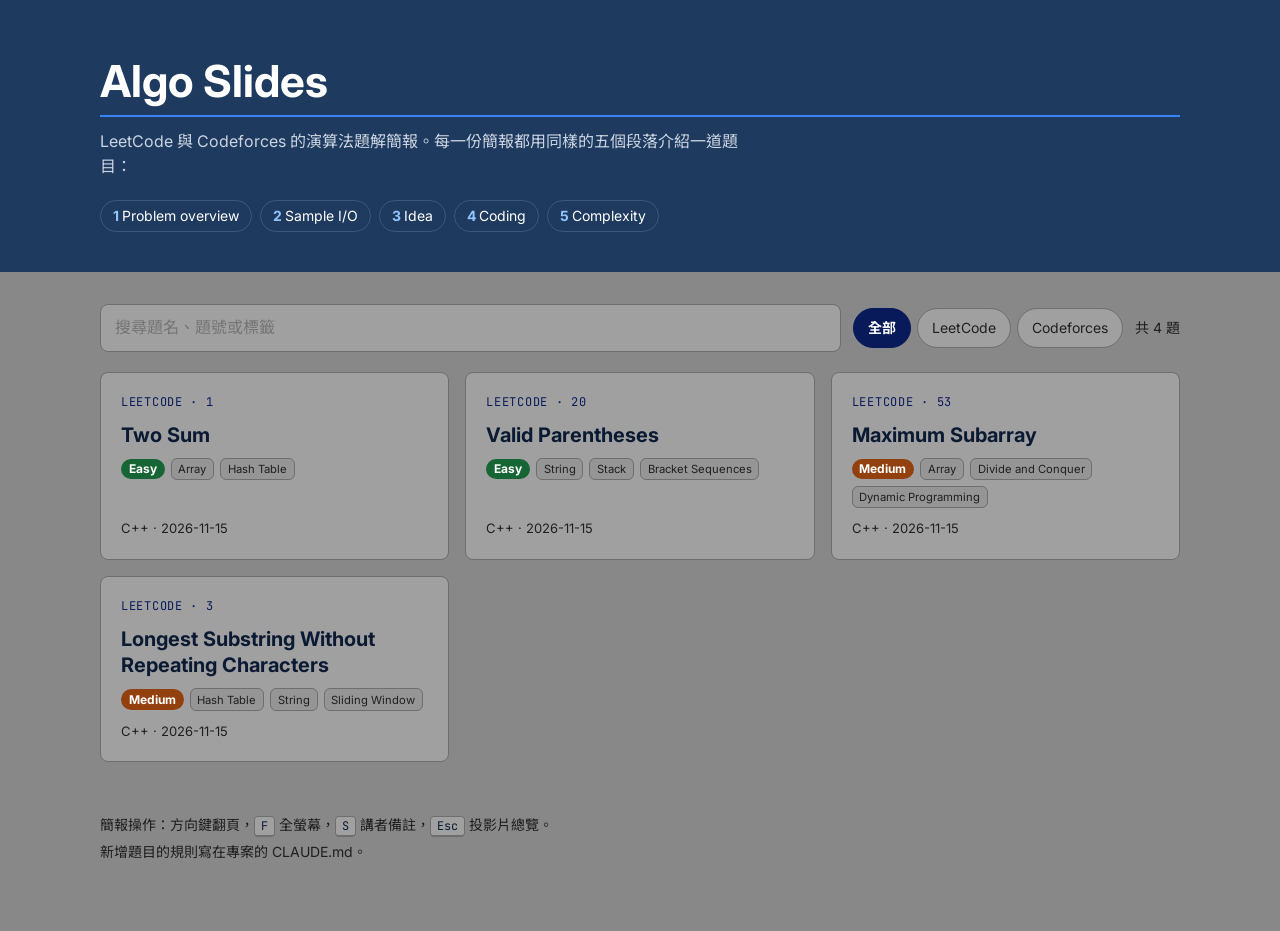
==== index.html @ 842376a7 "Algo Slides：演算法題解簡報網站與 CLAUDE.md - CLAUDE.md：專案目的、檔案結構、命名規則、五段式簡報結構、公式與視覺規則、新增題目流程與檢查清單 - 首頁與 4 題 Le" ====
<!doctype html>
<html lang="zh-Hant">
<head>
  <meta charset="utf-8">
  <meta name="viewport" content="width=device-width, initial-scale=1">
  <title>Algo Slides</title>
  <meta name="description" content="LeetCode 與 Codeforces 演算法題解簡報">
  <link rel="preconnect" href="https://fonts.googleapis.com">
  <link rel="preconnect" href="https://fonts.gstatic.com" crossorigin>
  <link rel="stylesheet" href="https://fonts.googleapis.com/css2?family=Inter:wght@400;600;700&family=JetBrains+Mono:wght@400;700&family=Noto+Sans+TC:wght@400;700&display=swap">
  <link rel="stylesheet" href="assets/style.css">
</head>
<body class="home">
  <div class="home-hero">
    <header class="home-header">
      <h1>Algo Slides</h1>
      <p class="subtitle">LeetCode 與 Codeforces 的演算法題解簡報。每一份簡報都用同樣的五個段落介紹一道題目：</p>
      <ol class="part-chips">
        <li>Problem overview</li>
        <li>Sample I/O</li>
        <li>Idea</li>
        <li>Coding</li>
        <li>Complexity</li>
      </ol>
    </header>
  </div>

  <main class="home-main">
    <div class="toolbar">
      <input id="search" type="search" placeholder="搜尋題名、題號或標籤" aria-label="搜尋題目">
      <div class="filter-group" role="group" aria-label="依平台篩選">
        <button type="button" data-platform="all" aria-pressed="true">全部</button>
        <button type="button" data-platform="LeetCode" aria-pressed="false">LeetCode</button>
        <button type="button" data-platform="Codeforces" aria-pressed="false">Codeforces</button>
      </div>
      <p id="count" class="count" aria-live="polite"></p>
    </div>

    <ul id="problem-grid" class="problem-grid"></ul>
    <p id="empty" class="empty" hidden></p>
  </main>

  <footer class="home-footer">
    <p>簡報操作：方向鍵翻頁，<kbd>F</kbd> 全螢幕，<kbd>S</kbd> 講者備註，<kbd>Esc</kbd> 投影片總覽。</p>
    <p>新增題目的規則寫在專案的 CLAUDE.md。</p>
  </footer>

  <script src="problems.js"></script>
  <script src="assets/home.js"></script>
</body>
</html>
---- assets/style.css ----
/* ==========================================================================
   Algo Slides 共用樣式（規則見 CLAUDE.md 第 7 節）
   1. 設計變數：全站的顏色與字型只能在這裡定義
   2. 共用元件：難度徽章、標籤
   3. 首頁（body.home）
   4. 簡報內容（.reveal）
   5. 簡報外層：段落導覽列、結構警告
   ========================================================================== */

/* ---------- 1. 設計變數 ---------- */
:root {
  color-scheme: light;

  /* 底色與文字：中灰 #888888。中灰底上只有接近黑色的字夠清楚，所以文字一律用深色 */
  --bg: #888888;
  --surface: #a0a0a0;
  --surface-2: #959595;
  --border: #6e6e6e;
  --text: #0f0f0f;
  --text-strong: #0a1a33;
  --text-muted: #1f1f1f;

  /* 主色：深藍（中灰底上，亮藍色的字會看不清楚） */
  --accent: #081a5a;
  --accent-hover: #000c33;
  --accent-on-navy: #3b82f6;
  --accent-bg: #9ca6b8;
  --accent-border: #6d7a92;

  /* 深藍：分隔頁、表格標題列、首頁頂部 */
  --navy: #1e3a5f;
  --navy-border: #3b5779;
  --on-navy: #ffffff;
  --on-navy-soft: #cbd5e1;
  --on-navy-muted: #93c5fd;

  /* 綠：重點框 */
  --success: #0f4d25;
  --success-bg: #98ad9e;
  --success-text: #062712;

  /* 程式碼區塊 */
  --code-bg: #0f172a;

  /* 難度：當作徽章的底色，搭配白字 */
  --easy: #166534;
  --medium: #92400e;
  --hard: #b91c1c;

  /* 警告 */
  --danger: #b91c1c;
  --on-danger: #ffffff;

  /* 字型與圓角 */
  --font-body: "Inter", "Noto Sans TC", "Microsoft JhengHei", "PingFang TC", system-ui, sans-serif;
  --font-code: "JetBrains Mono", Consolas, "Courier New", monospace;
  --radius: 8px;

  /* reveal.js 主題變數：覆寫 white 主題。字級以 1280×720 的投影片為準 */
  --r-background-color: var(--bg);
  --r-main-font: var(--font-body);
  --r-main-font-size: 22px;
  --r-main-color: var(--text);
  --r-heading-font: var(--font-body);
  --r-heading-color: var(--text-strong);
  --r-heading-font-weight: 700;
  --r-heading-text-transform: none;
  --r-heading-letter-spacing: normal;
  --r-heading-line-height: 1.25;
  --r-heading1-size: 2.6em;
  --r-heading2-size: 1.55em;
  --r-heading3-size: 1.05em;
  --r-code-font: var(--font-code);
  --r-link-color: var(--accent);
  --r-link-color-hover: var(--accent-hover);
  --r-selection-background-color: var(--accent-border);
  --r-selection-color: var(--text-strong);
}

/* ---------- 2. 共用元件 ---------- */
/* 難度徽章：有色底配白字，不受頁面底色影響 */
.badge {
  display: inline-block;
  padding: 0.1em 0.65em;
  border-radius: 999px;
  background: var(--navy);
  color: var(--on-navy);
  font-size: 0.8em;
  font-weight: 700;
  line-height: 1.5;
}
.badge.easy { background: var(--easy); }
.badge.medium { background: var(--medium); }
.badge.hard { background: var(--hard); }
.badge.rating { background: var(--navy); }

.tag {
  display: inline-block;
  padding: 0.1em 0.6em;
  border: 1px solid var(--border);
  border-radius: 6px;
  background: var(--surface-2);
  color: var(--text-muted);
  font-size: 0.75em;
  line-height: 1.6;
}
.tag-list {
  display: inline-flex;
  flex-wrap: wrap;
  gap: 0.35em;
}

kbd {
  padding: 1px 6px;
  border: 1px solid var(--border);
  border-bottom-width: 2px;
  border-radius: 4px;
  background: var(--surface);
  color: var(--text-strong);
  font-family: var(--font-code);
  font-size: 0.85em;
}

/* ---------- 3. 首頁 ---------- */
body.home {
  margin: 0;
  min-height: 100vh;
  background: var(--bg);
  color: var(--text);
  font-family: var(--font-body);
  font-size: 16px;
  line-height: 1.6;
}
.home a { color: var(--accent); }
.home a:hover { color: var(--accent-hover); }

.home-header,
.home-main,
.home-footer {
  max-width: 1080px;
  margin: 0 auto;
  padding-left: 16px;
  padding-right: 16px;
}

/* 首頁頂部：深藍色橫幅，和簡報的分隔頁一致 */
.home-hero {
  margin-bottom: 32px;
  background: var(--navy);
}
.home-header {
  padding-top: 56px;
  padding-bottom: 40px;
}
.home-header h1 {
  margin: 0 0 12px;
  padding-bottom: 8px;
  border-bottom: 2px solid var(--accent-on-navy);
  color: var(--on-navy);
  font-size: clamp(32px, 6vw, 44px);
  line-height: 1.15;
}
.home-header .subtitle {
  max-width: 40em;
  margin: 0;
  color: var(--on-navy-soft);
}

.part-chips {
  display: flex;
  flex-wrap: wrap;
  gap: 8px;
  margin: 20px 0 0;
  padding: 0;
  list-style: none;
  counter-reset: part;
}
.part-chips li {
  counter-increment: part;
  padding: 4px 12px;
  border: 1px solid var(--navy-border);
  border-radius: 999px;
  color: var(--on-navy);
  font-size: 14px;
}
.part-chips li::before {
  content: counter(part) " ";
  color: var(--on-navy-muted);
  font-weight: 700;
}

.toolbar {
  display: flex;
  flex-wrap: wrap;
  align-items: center;
  gap: 12px;
  margin-bottom: 20px;
}
.toolbar input[type="search"] {
  flex: 1 1 240px;
  min-width: 0;
  padding: 10px 14px;
  border: 1px solid var(--border);
  border-radius: var(--radius);
  background: var(--surface);
  color: var(--text);
  font: inherit;
}
.toolbar input[type="search"]:focus {
  border-color: transparent;
  outline: 2px solid var(--accent);
  outline-offset: 1px;
}

.filter-group {
  display: flex;
  flex-wrap: wrap;
  gap: 6px;
}
.filter-group button {
  padding: 8px 14px;
  border: 1px solid var(--border);
  border-radius: 999px;
  background: var(--surface);
  color: var(--text-muted);
  font: inherit;
  font-size: 14px;
  cursor: pointer;
}
.filter-group button:hover {
  border-color: var(--text-muted);
  color: var(--text-strong);
}
.filter-group button[aria-pressed="true"] {
  border-color: var(--accent);
  background: var(--accent);
  color: var(--on-navy);
  font-weight: 700;
}

.count {
  margin: 0;
  color: var(--text-muted);
  font-size: 14px;
}

.problem-grid {
  display: grid;
  grid-template-columns: repeat(auto-fill, minmax(260px, 1fr));
  gap: 16px;
  margin: 0;
  padding: 0;
  list-style: none;
}
.problem-card a {
  display: flex;
  flex-direction: column;
  gap: 10px;
  box-sizing: border-box;
  height: 100%;
  padding: 20px;
  border: 1px solid var(--border);
  border-radius: var(--radius);
  background: var(--surface);
  color: inherit;
  text-decoration: none;
  transition: border-color 0.15s, transform 0.15s;
}
.problem-card a:hover,
.problem-card a:focus-visible {
  border-color: var(--accent);
  outline: none;
  color: inherit;
  transform: translateY(-2px);
}
.problem-card .eyebrow {
  margin: 0;
  color: var(--accent);
  font-family: var(--font-code);
  font-size: 12px;
  letter-spacing: 0.06em;
  text-transform: uppercase;
}
.problem-card h2 {
  margin: 0;
  color: var(--text-strong);
  font-size: 20px;
  line-height: 1.3;
}
.card-meta {
  display: flex;
  flex-wrap: wrap;
  align-items: center;
  gap: 6px;
  font-size: 15px;
}
.card-foot {
  margin: auto 0 0;
  color: var(--text-muted);
  font-size: 13px;
}

.empty {
  padding: 48px 16px;
  border: 1px dashed var(--border);
  border-radius: var(--radius);
  color: var(--text-muted);
  text-align: center;
}

.home-footer {
  padding-top: 48px;
  padding-bottom: 64px;
  color: var(--text-muted);
  font-size: 14px;
}
.home-footer p { margin: 4px 0; }

@media (prefers-reduced-motion: reduce) {
  .problem-card a { transition: none; }
  .problem-card a:hover { transform: none; }
}

/* ---------- 4. 簡報內容 ---------- */
/* 內容從左上開始排（不垂直置中），四周留固定邊距 */
.reveal .slides { text-align: left; }
.reveal .slides > section {
  box-sizing: border-box;
  padding: 36px 60px 52px;
}

/* 每頁標題：深藍字＋整條藍色底線 */
.reveal h2 {
  margin: 0 0 0.7em;
  padding-bottom: 0.3em;
  border-bottom: 2px solid var(--accent);
}
.reveal h3 { color: var(--text-strong); }

.reveal p,
.reveal li { line-height: 1.6; }
.reveal ul,
.reveal ol {
  display: block;
  margin-left: 1.2em;
}
.reveal li { margin: 0.35em 0; }
.reveal li::marker { color: var(--accent); }
.reveal ol > li::marker { font-weight: 700; }
.reveal strong { color: var(--text-strong); }
.reveal .muted { color: var(--text-muted); }
.reveal .lead {
  color: var(--text-strong);
  font-size: 1.15em;
}
.reveal :not(pre) > code {
  padding: 0.05em 0.35em;
  border: 1px solid var(--border);
  border-radius: 4px;
  background: var(--surface-2);
  color: var(--text-strong);
  font-size: 0.85em;
}

/* .label：藍色小標題，例如「限制」「STEP 1」 */
.reveal .label {
  margin: 1em 0 0.4em;
  color: var(--accent);
  font-size: 0.72em;
  font-weight: 600;
  letter-spacing: 0.1em;
  text-transform: uppercase;
}

/* 標題頁：靠左排列，平台題號用小徽章 */
.reveal .slides > section.title-slide { padding-top: 190px; }
.reveal .title-slide .eyebrow {
  display: inline-block;
  margin: 0;
  padding: 0.3em 0.75em;
  border: 1px solid var(--accent-border);
  border-radius: 6px;
  background: var(--accent-bg);
  color: var(--accent);
  font-family: var(--font-code);
  font-size: 0.72em;
  letter-spacing: 0.08em;
  text-transform: uppercase;
}
.reveal .title-slide h1 {
  margin: 0.35em 0 0.3em;
  line-height: 1.15;
}
.reveal .title-slide .meta {
  display: flex;
  flex-wrap: wrap;
  align-items: center;
  gap: 0.5em;
  padding-bottom: 1em;
  border-bottom: 1px solid var(--border);
}
.reveal .title-slide .source-link {
  margin-top: 0.9em;
  font-size: 0.8em;
}

/* 段落分隔頁與結尾頁：deck.js 自動產生，背景色由 data-background-color 設定 */
.reveal .slides > section.divider-slide { padding-top: 270px; }
.reveal .divider-slide .divider-index {
  margin: 0 0 0.4em;
  color: var(--on-navy-muted);
  font-family: var(--font-code);
  font-size: 0.8em;
  letter-spacing: 0.1em;
}
.reveal .divider-slide h2 {
  border-bottom-color: var(--accent-on-navy);
  color: var(--on-navy);
  font-size: 2.4em;
}
.reveal .slides > section.end-slide {
  padding-top: 290px;
  text-align: center;
}
.reveal .end-slide h2 {
  border: 0;
  color: var(--on-navy);
  font-size: 2.6em;
}

/* .callout：淺綠色重點框；.callout.info：淺藍色補充說明框 */
.reveal .callout {
  margin: 0.8em 0 0;
  padding: 0.7em 1em;
  border-left: 3px solid var(--success);
  border-radius: 0 var(--radius) var(--radius) 0;
  background: var(--success-bg);
  font-size: 0.9em;
}
.reveal .callout strong { color: var(--success-text); }
.reveal .callout.info {
  border-left-color: var(--accent);
  background: var(--accent-bg);
}
.reveal .callout.info strong { color: var(--accent); }

/* .io-grid：Input / Output 並排 */
.reveal .io-grid {
  display: grid;
  grid-template-columns: 1fr 1fr;
  gap: 1em;
}
.reveal .io-grid h3 {
  margin: 0 0 0.4em;
  color: var(--accent);
  font-size: 0.72em;
  font-weight: 600;
  letter-spacing: 0.1em;
}
.reveal .io-grid pre {
  box-sizing: border-box;
  width: 100%;
  margin: 0;
  padding: 0.8em 1em;
  border: 1px solid var(--border);
  border-radius: var(--radius);
  background: var(--surface-2);
  box-shadow: none;
  color: var(--text-strong);
  font-size: 0.8em;
  line-height: 1.6;
  white-space: pre-wrap;
}

/* .trace-input：逐步說明頁的最上方，固定顯示正在追蹤的範例，觀眾不用翻回前一頁 */
.reveal .trace-input {
  display: flex;
  flex-wrap: wrap;
  align-items: center;
  gap: 0.4em 0.6em;
  margin: 0 0 0.8em;
  padding: 0.5em 0.9em;
  border: 1px solid var(--border);
  border-left: 3px solid var(--accent);
  border-radius: 0 var(--radius) var(--radius) 0;
  background: var(--surface);
  font-size: 0.85em;
}
.reveal .trace-input .io-label {
  color: var(--accent);
  font-size: 0.8em;
  font-weight: 600;
  letter-spacing: 0.1em;
}
.reveal .trace-input code + .io-label { margin-left: 1em; }
.reveal .trace-input code { font-size: 0.95em; }

/* table.trace、table.complexity：深藍標題列、斑馬紋 */
.reveal table.trace,
.reveal table.complexity {
  width: auto;
  max-width: 100%;
  margin: 0;
  border-collapse: collapse;
  background: var(--surface);
  font-size: 0.78em;
}
.reveal table.trace th,
.reveal table.trace td,
.reveal table.complexity th,
.reveal table.complexity td {
  padding: 0.4em 0.9em;
  border: 1px solid var(--border);
  line-height: 1.45;
  text-align: left;
  vertical-align: middle;
}
.reveal table.trace th,
.reveal table.complexity th {
  border-color: var(--navy);
  background: var(--navy);
  color: var(--on-navy);
  font-weight: 600;
}
.reveal table.trace tbody tr:nth-child(even) td,
.reveal table.complexity tbody tr:nth-child(even) td {
  background: var(--surface-2);
}
.reveal table.trace td:first-child {
  color: var(--text-muted);
  white-space: nowrap;
}
.reveal table.trace tr.is-answer td {
  background: var(--success-bg);
  color: var(--success-text);
  font-weight: 700;
}
.reveal table.complexity td:nth-child(2) {
  color: var(--accent);
  white-space: nowrap;
}

/* KaTeX 公式：大小配合內文，獨立公式置中、太寬時可以橫向捲動 */
.reveal .katex { font-size: 1.08em; }
.reveal .katex-display {
  margin: 0.6em 0;
  overflow-x: auto;
  overflow-y: hidden;
}
.reveal .callout .katex-display { margin: 0.4em 0; }

/* .compare + .card：暴力解 vs 最佳解 */
.reveal .compare {
  display: grid;
  grid-template-columns: 1fr 1fr;
  gap: 1em;
}
.reveal .card {
  padding: 0.8em 1em;
  border: 1px solid var(--border);
  border-radius: var(--radius);
  background: var(--surface);
  font-size: 0.9em;
}
.reveal .card.is-best { border-color: var(--accent); }
.reveal .card h3 {
  margin: 0 0 0.4em;
  font-size: 1.05em;
}
.reveal .card.is-best h3 { color: var(--accent); }
.reveal .card ul { margin-left: 1em; }

/* ol.steps：藍色編號步驟 */
.reveal ol.steps { margin-left: 1.3em; }
.reveal ol.steps > li {
  margin: 0.55em 0;
  padding-left: 0.3em;
}

/* 程式碼區塊（reveal.js highlight plugin＋github-dark 配色） */
.reveal pre {
  width: 100%;
  margin: 0.3em 0 0;
  box-shadow: none;
  font-size: 0.72em;
}
.reveal pre code {
  max-height: 560px;
  padding: 1em 1.2em;
  border-radius: var(--radius);
  line-height: 1.55;
}
.reveal .hljs { background: var(--code-bg); }

/* 頁碼：右下角淡灰色 */
.reveal .slide-number {
  right: 16px;
  bottom: 12px;
  background: transparent;
  color: var(--text-muted);
  font-family: var(--font-body);
  font-size: 13px;
}

/* ---------- 5. 簡報外層 ---------- */
/* 段落導覽列：deck.js 產生，固定在左下角 */
.part-nav {
  position: fixed;
  left: 16px;
  bottom: 12px;
  z-index: 30;
  display: flex;
  align-items: center;
  gap: 4px;
  font-family: var(--font-body);
  font-size: 12px;
}
.part-nav a {
  padding: 3px 10px;
  border: 1px solid var(--border);
  border-radius: 999px;
  background: var(--surface);
  color: var(--text-muted);
  text-decoration: none;
  white-space: nowrap;
}
.part-nav a:hover { color: var(--text-strong); }
.part-nav a.is-active {
  border-color: var(--accent);
  background: var(--accent);
  color: var(--on-navy);
  font-weight: 700;
}
.part-nav .home-link { margin-right: 8px; }

@media (max-width: 900px) {
  .part-nav a:not(.home-link) { display: none; }
}

/* 結構警告：簡報不符合 CLAUDE.md 時由 deck.js 顯示 */
.structure-warning {
  position: fixed;
  top: 0;
  left: 0;
  right: 0;
  z-index: 40;
  padding: 10px 16px;
  background: var(--danger);
  color: var(--on-danger);
  font-family: var(--font-body);
  font-size: 14px;
  line-height: 1.5;
}
.structure-warning ul {
  margin: 4px 0 0;
  padding-left: 20px;
}
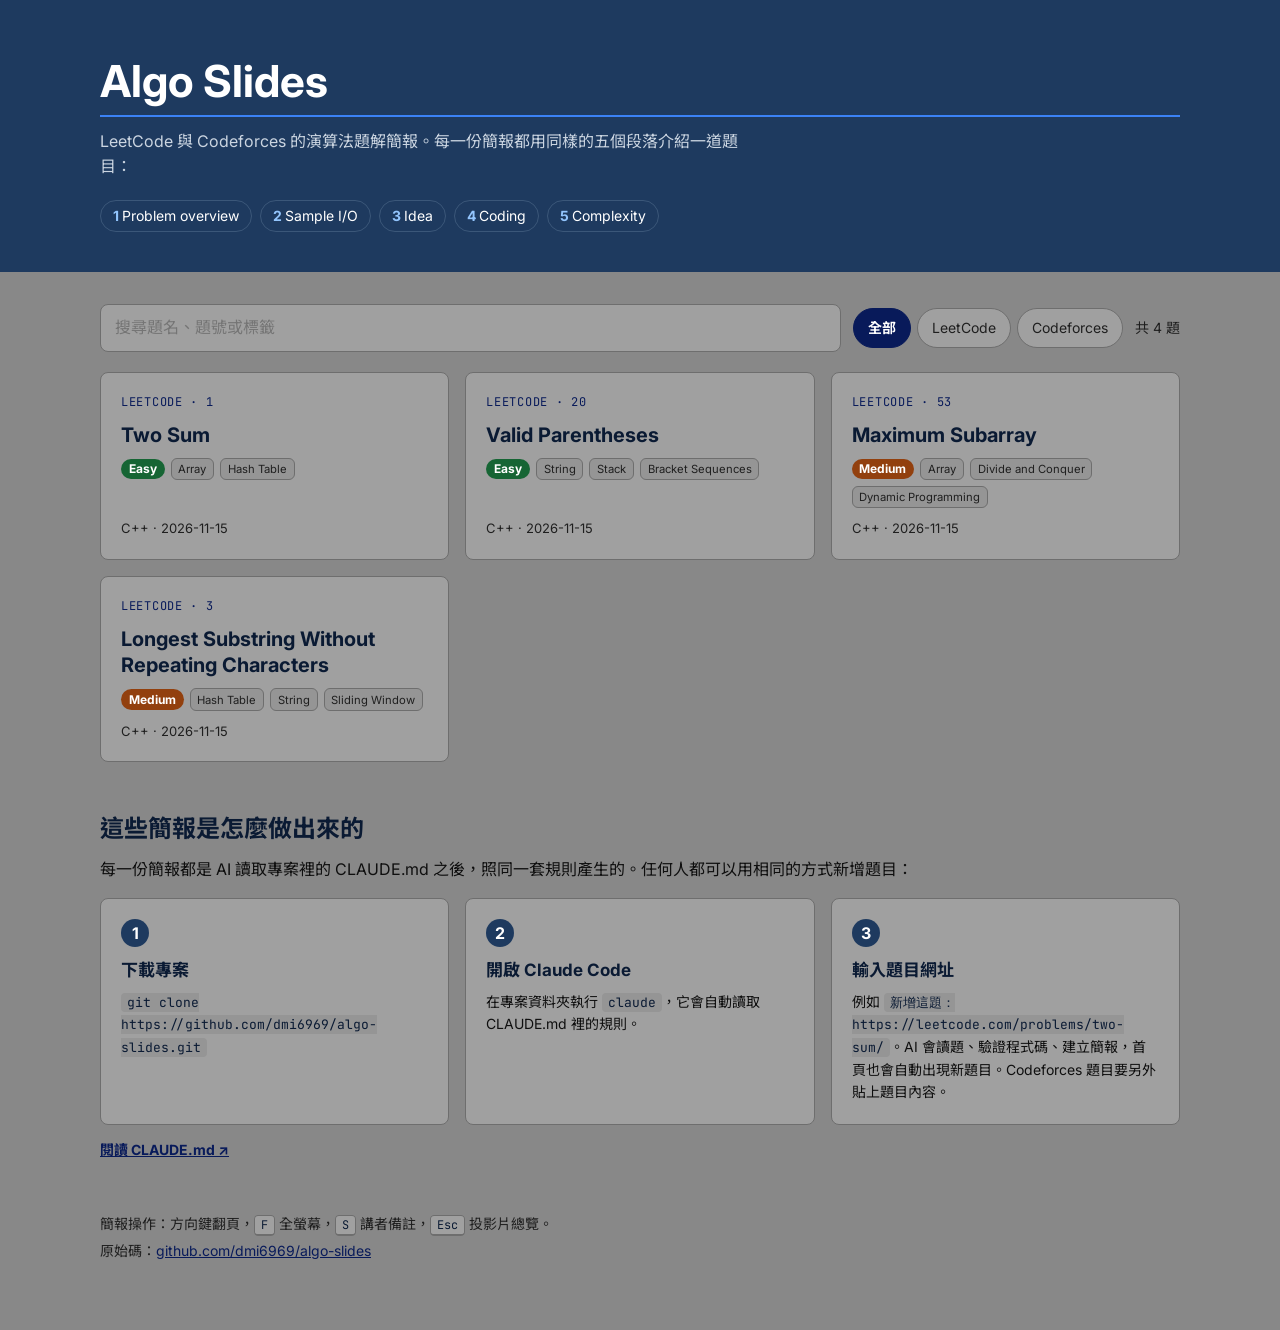
==== commit 2fa76bc3: "首頁：新增「製作方式」區塊，說明如何用 Claude Code 依 CLAUDE.md 新增題目 Co-Authored-By: Claude Opus 5.5 <noreply@anthropic." ====
--- a/index.html
+++ b/index.html
@@ -40,9 +40,31 @@
     <p id="empty" class="empty" hidden></p>
   </main>
 
+  <section class="how" aria-labelledby="how-title">
+    <h2 id="how-title">這些簡報是怎麼做出來的</h2>
+    <p>每一份簡報都是 AI 讀取專案裡的 CLAUDE.md 之後，照同一套規則產生的。任何人都可以用相同的方式新增題目：</p>
+    <ol class="how-steps">
+      <li>
+        <h3>下載專案</h3>
+        <p><code>git clone https://github.com/dmi6969/algo-slides.git</code></p>
+      </li>
+      <li>
+        <h3>開啟 Claude Code</h3>
+        <p>在專案資料夾執行 <code>claude</code>，它會自動讀取 CLAUDE.md 裡的規則。</p>
+      </li>
+      <li>
+        <h3>輸入題目網址</h3>
+        <p>例如 <code>新增這題：https://leetcode.com/problems/two-sum/</code>。AI 會讀題、驗證程式碼、建立簡報，首頁也會自動出現新題目。Codeforces 題目要另外貼上題目內容。</p>
+      </li>
+    </ol>
+    <p class="how-links">
+      <a href="https://github.com/dmi6969/algo-slides/blob/main/CLAUDE.md" target="_blank" rel="noopener">閱讀 CLAUDE.md ↗</a>
+    </p>
+  </section>
+
   <footer class="home-footer">
     <p>簡報操作：方向鍵翻頁，<kbd>F</kbd> 全螢幕，<kbd>S</kbd> 講者備註，<kbd>Esc</kbd> 投影片總覽。</p>
-    <p>新增題目的規則寫在專案的 CLAUDE.md。</p>
+    <p>原始碼：<a href="https://github.com/dmi6969/algo-slides" target="_blank" rel="noopener">github.com/dmi6969/algo-slides</a></p>
   </footer>
 
   <script src="problems.js"></script>
--- a/assets/style.css
+++ b/assets/style.css
@@ -316,6 +316,73 @@
 }
 .home-footer p { margin: 4px 0; }
 
+/* 首頁「製作方式」：說明簡報是 AI 依 CLAUDE.md 產生的 */
+.how {
+  max-width: 1080px;
+  margin: 48px auto 0;
+  padding: 0 16px;
+}
+.how h2 {
+  margin: 0 0 8px;
+  color: var(--text-strong);
+  font-size: 24px;
+}
+.how > p {
+  margin: 0 0 16px;
+  color: var(--text);
+}
+.how-steps {
+  display: grid;
+  grid-template-columns: repeat(auto-fit, minmax(240px, 1fr));
+  gap: 16px;
+  margin: 0;
+  padding: 0;
+  list-style: none;
+  counter-reset: how;
+}
+.how-steps li {
+  counter-increment: how;
+  padding: 20px;
+  border: 1px solid var(--border);
+  border-radius: var(--radius);
+  background: var(--surface);
+}
+.how-steps li::before {
+  content: counter(how);
+  display: grid;
+  place-items: center;
+  width: 28px;
+  height: 28px;
+  margin-bottom: 10px;
+  border-radius: 50%;
+  background: var(--navy);
+  color: var(--on-navy);
+  font-weight: 700;
+}
+.how-steps h3 {
+  margin: 0 0 6px;
+  color: var(--text-strong);
+  font-size: 17px;
+}
+.how-steps p {
+  margin: 0;
+  font-size: 14px;
+}
+.how-steps code {
+  padding: 1px 6px;
+  border-radius: 4px;
+  background: var(--surface-2);
+  color: var(--text-strong);
+  font-family: var(--font-code);
+  font-size: 13px;
+  overflow-wrap: anywhere;
+}
+.how .how-links {
+  margin: 14px 0 0;
+  font-size: 14px;
+  font-weight: 700;
+}
+
 @media (prefers-reduced-motion: reduce) {
   .problem-card a { transition: none; }
   .problem-card a:hover { transform: none; }
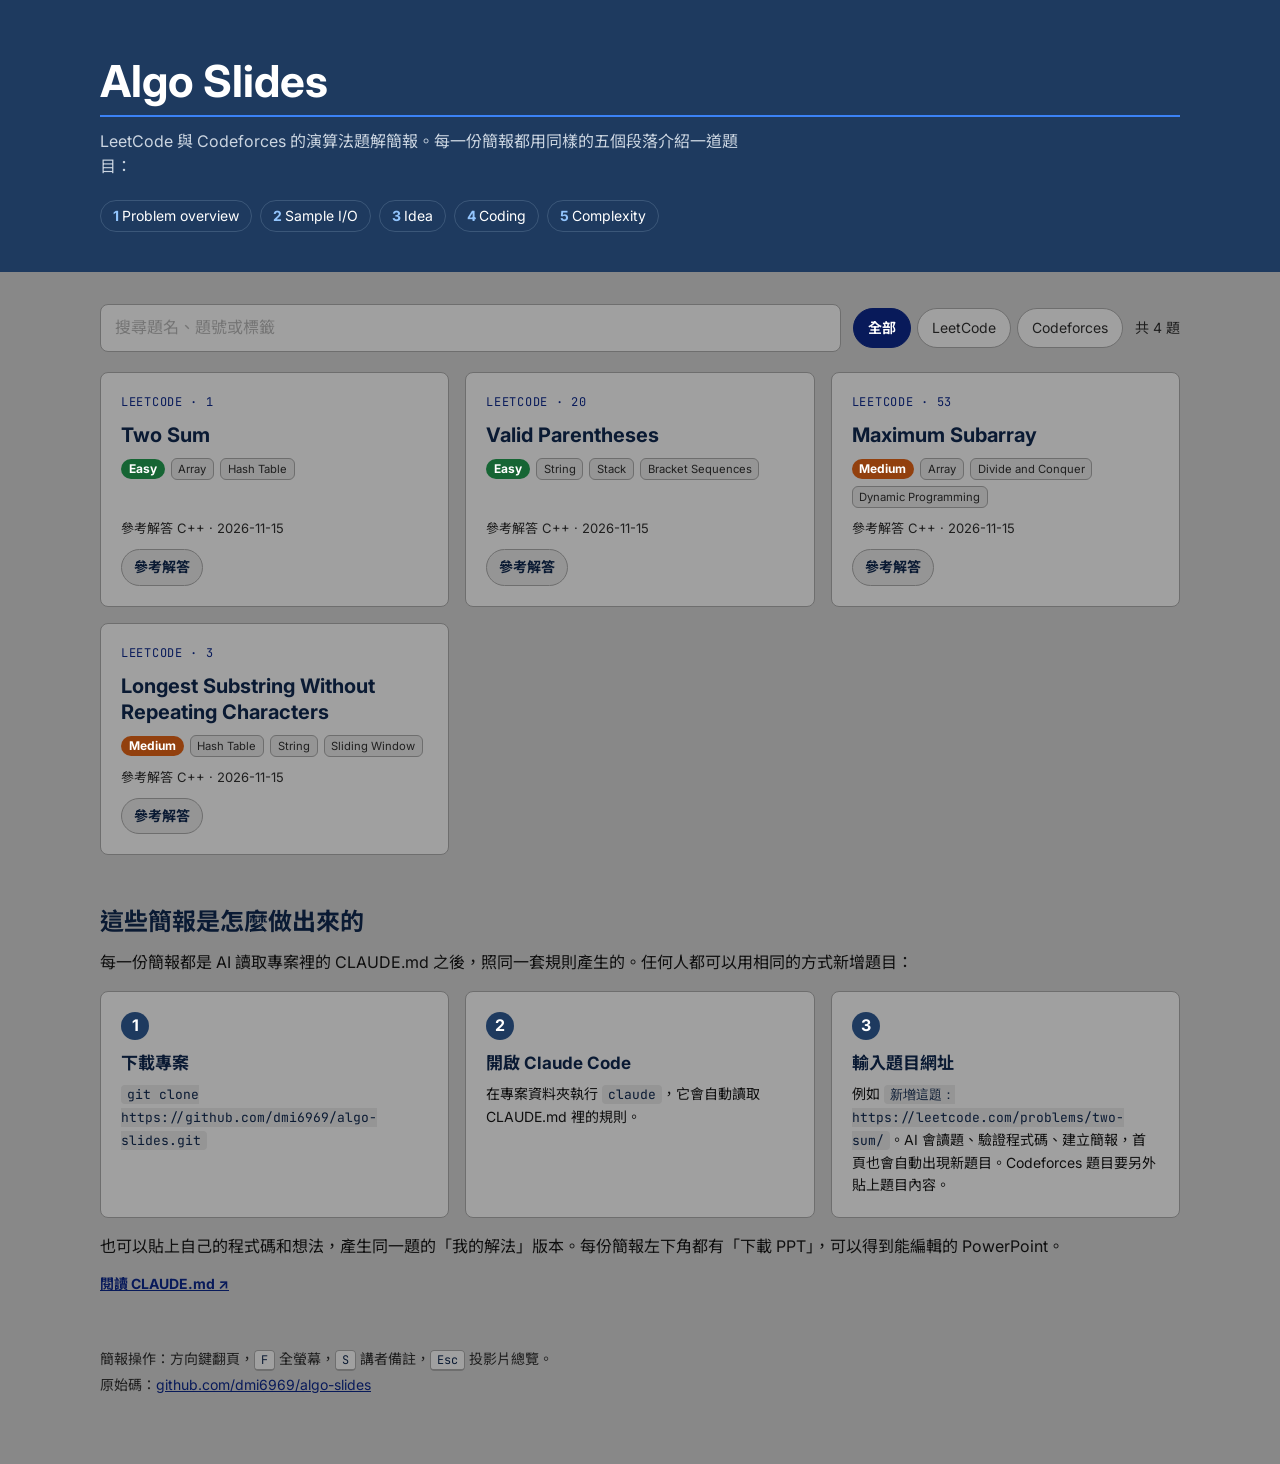
==== commit b21470d1: "新增「我的解法」版本與可編輯的 PPT 匯出 - 同一題可保存兩個版本：參考解答（{id}.html）與我的解法（{id}--mine.html） - 首頁卡片顯示版本按鈕，簡報內可切換版本，標題頁標" ====
--- a/index.html
+++ b/index.html
@@ -57,6 +57,7 @@
         <p>例如 <code>新增這題：https://leetcode.com/problems/two-sum/</code>。AI 會讀題、驗證程式碼、建立簡報，首頁也會自動出現新題目。Codeforces 題目要另外貼上題目內容。</p>
       </li>
     </ol>
+    <p class="how-note">也可以貼上自己的程式碼和想法，產生同一題的「我的解法」版本。每份簡報左下角都有「下載 PPT」，可以得到能編輯的 PowerPoint。</p>
     <p class="how-links">
       <a href="https://github.com/dmi6969/algo-slides/blob/main/CLAUDE.md" target="_blank" rel="noopener">閱讀 CLAUDE.md ↗</a>
     </p>
--- a/assets/style.css
+++ b/assets/style.css
@@ -41,6 +41,8 @@
 
   /* 程式碼區塊 */
   --code-bg: #0f172a;
+  --code-text: #c9d1d9;
+  --code-comment: #8b949e;
 
   /* 難度：當作徽章的底色，搭配白字 */
   --easy: #166534;
@@ -94,6 +96,18 @@
 .badge.hard { background: var(--hard); }
 .badge.rating { background: var(--navy); }
 
+/* 版本徽章：參考解答／我的解法 */
+.badge.variant-badge {
+  border: 1px solid var(--border);
+  background: var(--surface-2);
+  color: var(--text-strong);
+}
+.badge.variant-badge.mine {
+  border-color: var(--accent);
+  background: var(--accent);
+  color: var(--on-navy);
+}
+
 .tag {
   display: inline-block;
   padding: 0.1em 0.6em;
@@ -252,7 +266,8 @@
   padding: 0;
   list-style: none;
 }
-.problem-card a {
+/* 題目卡片：標題連到參考解答，下方的按鈕切換版本 */
+.problem-card {
   display: flex;
   flex-direction: column;
   gap: 10px;
@@ -262,16 +277,38 @@
   border: 1px solid var(--border);
   border-radius: var(--radius);
   background: var(--surface);
+  transition: border-color 0.15s, transform 0.15s;
+}
+.problem-card:hover,
+.problem-card:focus-within {
+  border-color: var(--accent);
+  transform: translateY(-2px);
+}
+.problem-card h2 a {
   color: inherit;
   text-decoration: none;
-  transition: border-color 0.15s, transform 0.15s;
-}
-.problem-card a:hover,
-.problem-card a:focus-visible {
+}
+.problem-card h2 a:hover { text-decoration: underline; }
+.card-versions {
+  display: flex;
+  flex-wrap: wrap;
+  gap: 8px;
+}
+.card-versions a {
+  padding: 6px 12px;
+  border: 1px solid var(--border);
+  border-radius: 999px;
+  background: var(--surface-2);
+  color: var(--text-strong);
+  font-size: 14px;
+  font-weight: 700;
+  text-decoration: none;
+}
+.card-versions a:hover { border-color: var(--accent); }
+.card-versions a.mine {
   border-color: var(--accent);
-  outline: none;
-  color: inherit;
-  transform: translateY(-2px);
+  background: var(--accent);
+  color: var(--on-navy);
 }
 .problem-card .eyebrow {
   margin: 0;
@@ -377,6 +414,7 @@
   font-size: 13px;
   overflow-wrap: anywhere;
 }
+.how .how-note { margin: 16px 0 0; }
 .how .how-links {
   margin: 14px 0 0;
   font-size: 14px;
@@ -384,8 +422,9 @@
 }
 
 @media (prefers-reduced-motion: reduce) {
-  .problem-card a { transition: none; }
-  .problem-card a:hover { transform: none; }
+  .problem-card { transition: none; }
+  .problem-card:hover,
+  .problem-card:focus-within { transform: none; }
 }
 
 /* ---------- 4. 簡報內容 ---------- */
@@ -699,9 +738,25 @@
   font-weight: 700;
 }
 .part-nav .home-link { margin-right: 8px; }
+.part-nav .switch-link { margin-left: 8px; }
+
+/* 下載 PPT 按鈕 */
+.part-nav .ppt-button {
+  margin-left: 8px;
+  padding: 3px 10px;
+  border: 1px solid var(--navy);
+  border-radius: 999px;
+  background: var(--navy);
+  color: var(--on-navy);
+  font: inherit;
+  font-weight: 700;
+  cursor: pointer;
+}
+.part-nav .ppt-button:hover { background: var(--accent); }
+.part-nav .ppt-button:disabled { cursor: progress; opacity: 0.7; }
 
 @media (max-width: 900px) {
-  .part-nav a:not(.home-link) { display: none; }
+  .part-nav a:not(.home-link):not(.switch-link) { display: none; }
 }
 
 /* 結構警告：簡報不符合 CLAUDE.md 時由 deck.js 顯示 */
